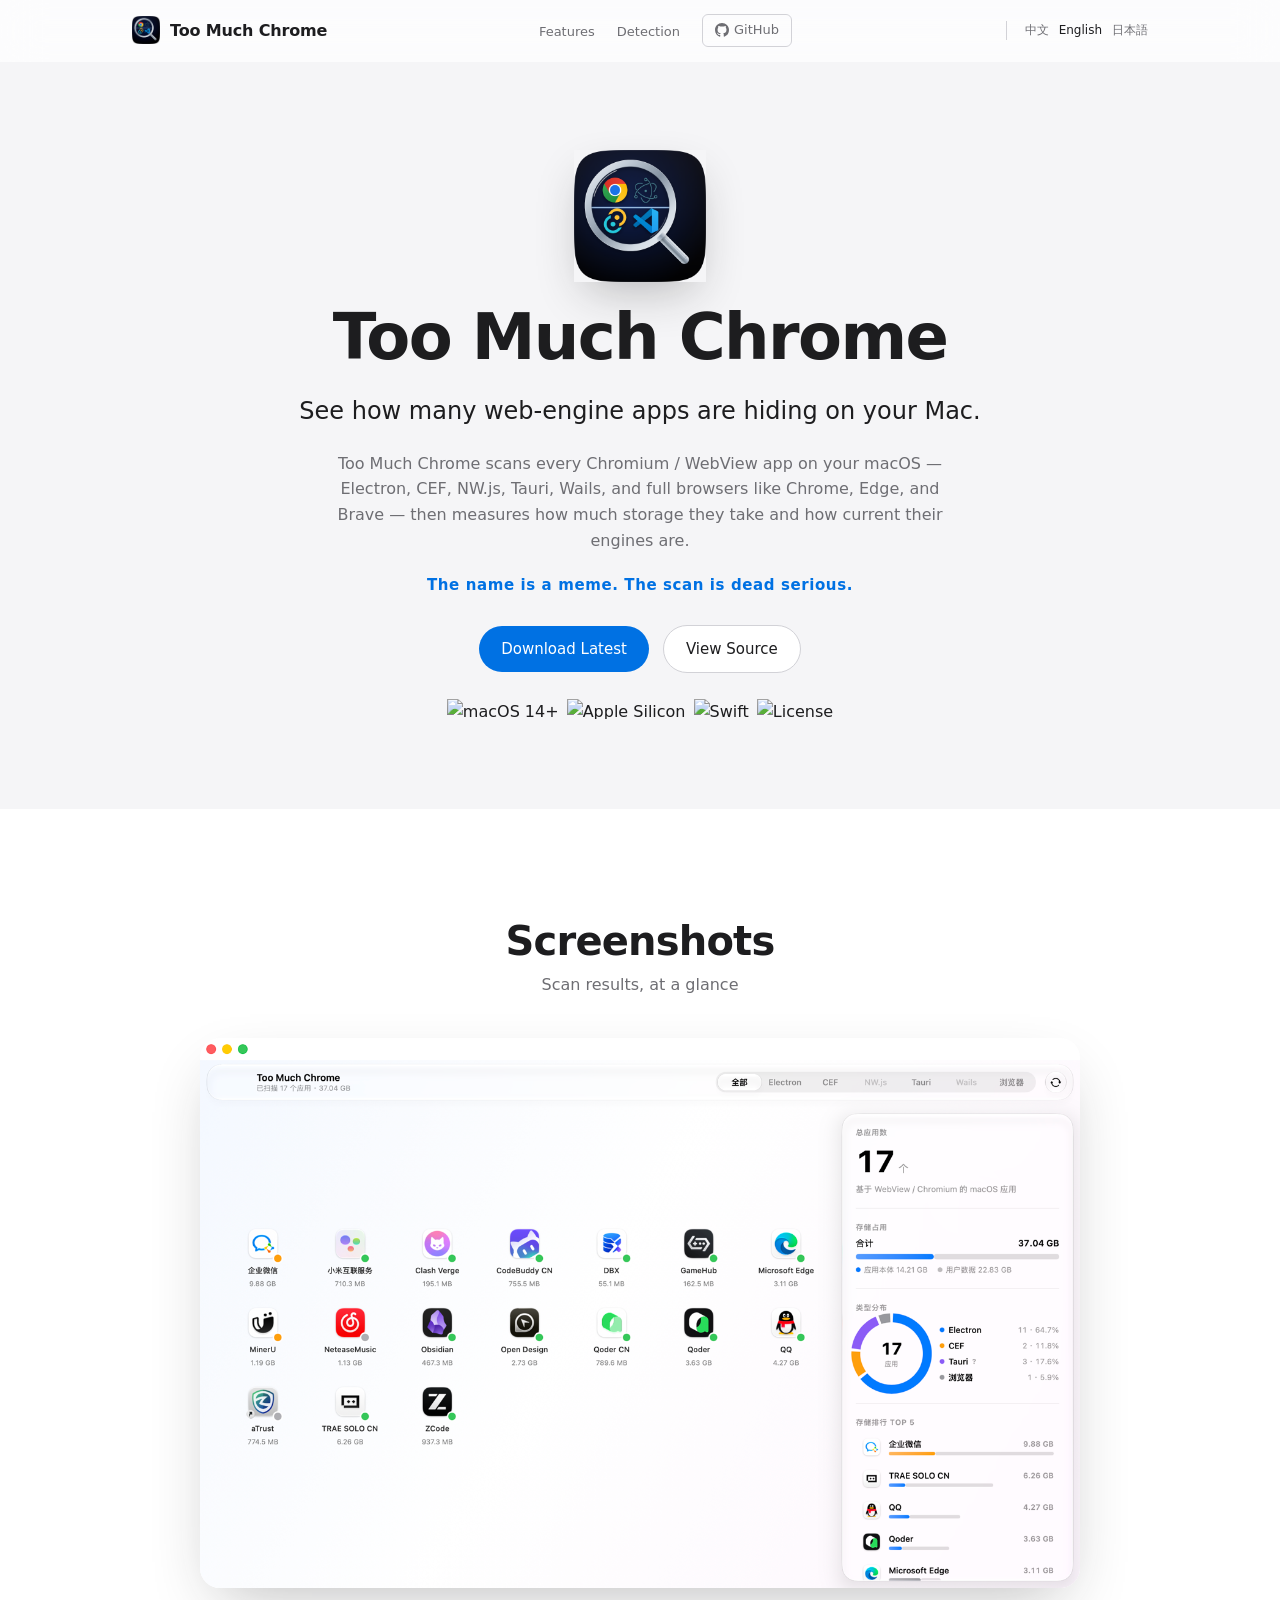
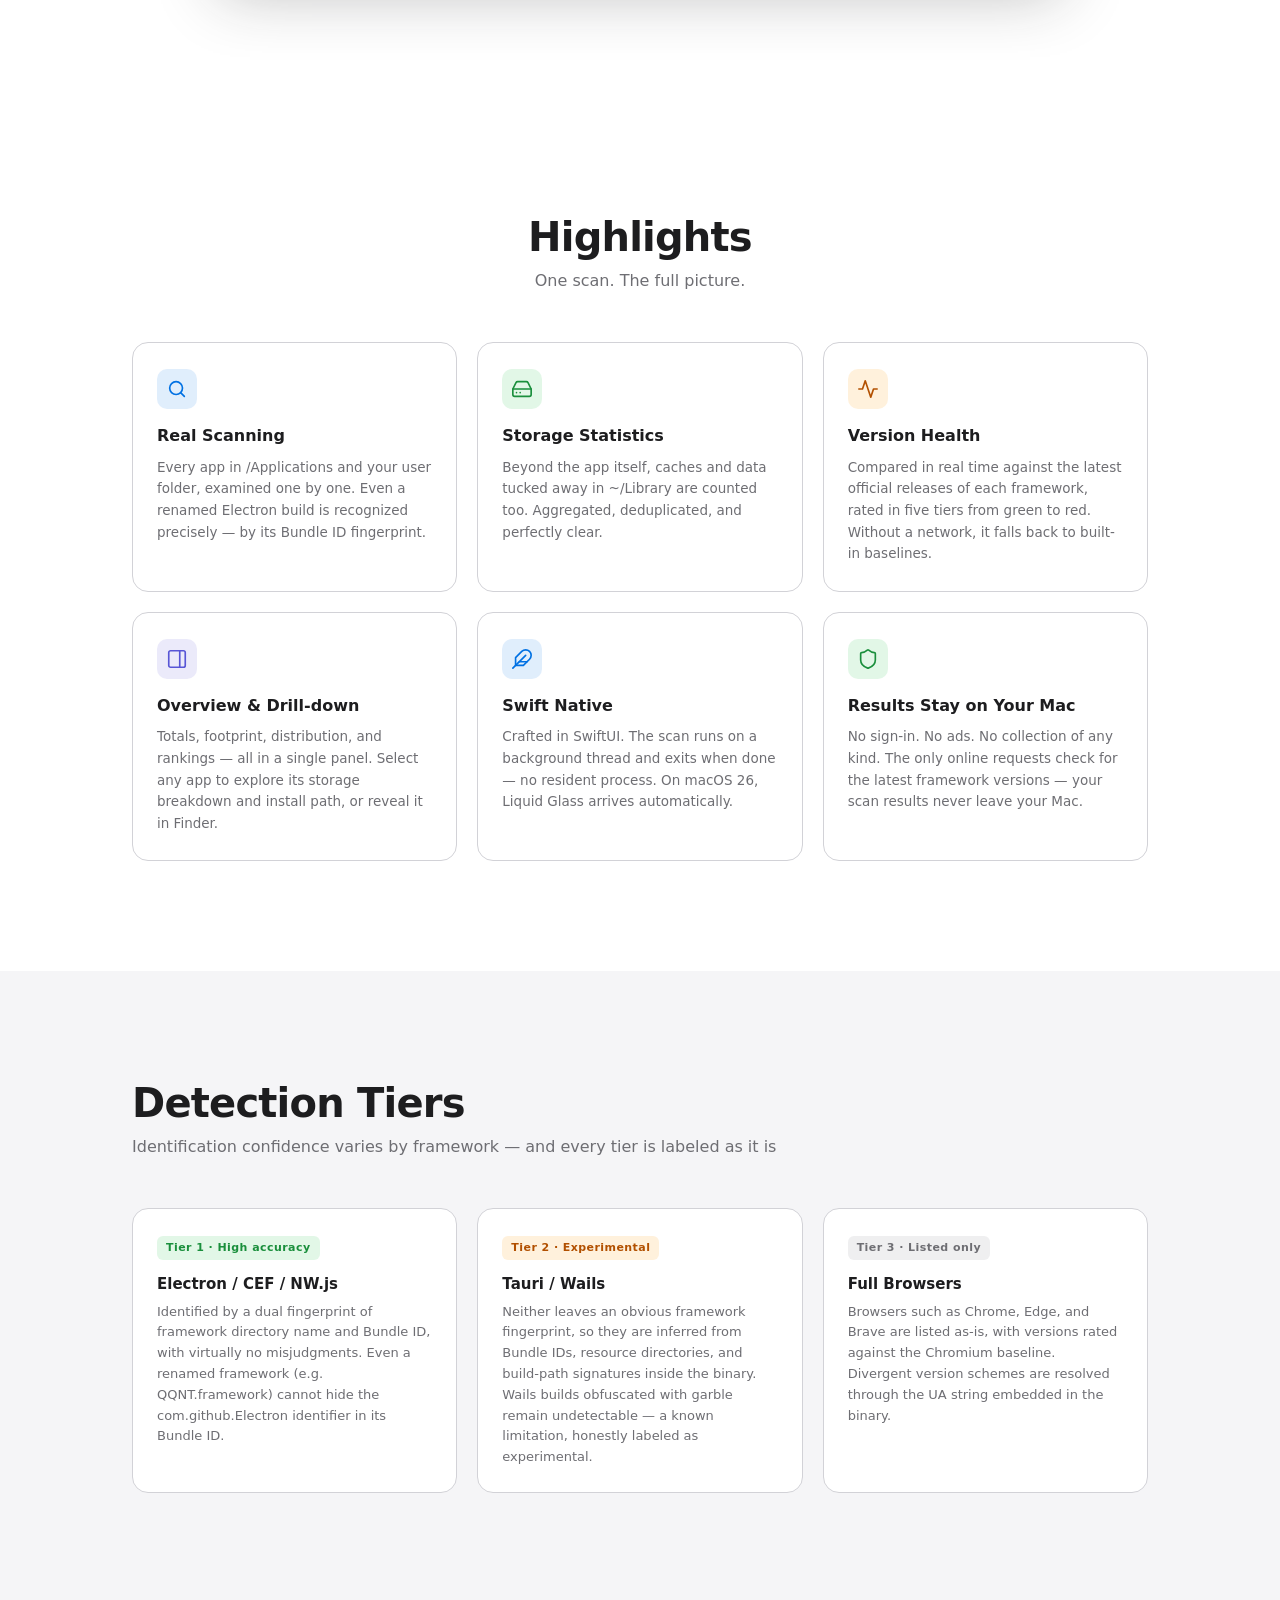
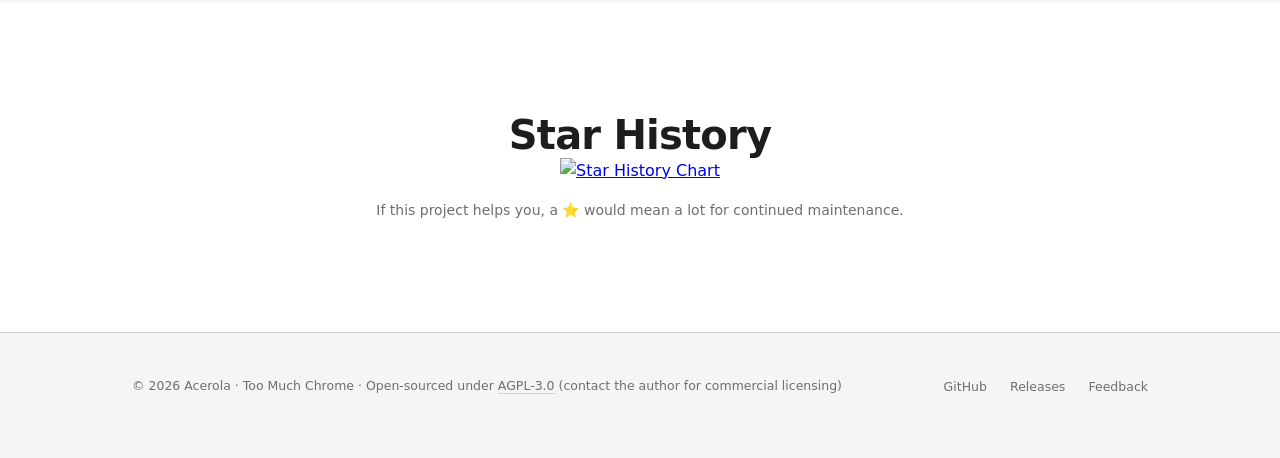
==== en/index.html @ d46e48d6 "deploy: 041e52da0627bcde543d201df11c17fbe50423a0" ====
<!DOCTYPE html>
<html lang="en">
<head>
<meta charset="UTF-8">
<meta name="viewport" content="width=device-width, initial-scale=1.0">
<title>Too Much Chrome — See How Many Web-Engine Apps Are Hiding on Your Mac</title>
<meta name="description" content="Too Much Chrome scans every Chromium / WebView app on your Mac, measuring storage footprint and version health. The name is a joke. The scan is serious.">
<link rel="icon" type="image/png" href="../images/icon-128.png" sizes="128x128">
<link rel="stylesheet" href="../style.css">
</head>
<body>

<nav class="nav" id="nav">
  <div class="nav-inner">
    <a class="nav-brand" href="#top">
      <img src="../images/icon-128.png" alt="Too Much Chrome icon">
      <span class="name">Too Much Chrome</span>
    </a>
    <ul class="nav-links">
      <li><a href="#features">Features</a></li>
      <li><a href="#tiers">Detection</a></li>
      <li><a class="nav-github" href="https://github.com/Acerola-1/too-much-chrome" target="_blank" rel="noopener">
        <svg viewBox="0 0 16 16" fill="currentColor"><path d="M8 0C3.58 0 0 3.58 0 8c0 3.54 2.29 6.53 5.47 7.59.4.07.55-.17.55-.38 0-.19-.01-.82-.01-1.49-2.01.37-2.53-.49-2.69-.94-.09-.23-.48-.94-.82-1.13-.28-.15-.68-.52-.01-.53.63-.01 1.08.58 1.23.82.72 1.21 1.87.87 2.33.66.07-.52.28-.87.51-1.07-1.78-.2-3.64-.89-3.64-3.95 0-.87.31-1.59.82-2.15-.08-.2-.36-1.02.08-2.12 0 0 .67-.21 2.2.82.64-.18 1.32-.27 2-.27.68 0 1.36.09 2 .27 1.53-1.04 2.2-.82 2.2-.82.44 1.1.16 1.92.08 2.12.51.56.82 1.27.82 2.15 0 3.07-1.87 3.75-3.65 3.95.29.25.54.73.54 1.48 0 1.07-.01 1.93-.01 2.2 0 .21.15.46.55.38A8.01 8.01 0 0 0 16 8c0-4.42-3.58-8-8-8z"/></svg>
        GitHub
      </a></li>
    </ul>
    <div class="nav-lang">
      <a href="../zh/" onclick="try{localStorage.setItem('tmc-lang','zh')}catch(e){}">中文</a>
      <a href="../en/" onclick="try{localStorage.setItem('tmc-lang','en')}catch(e){}" style="color:var(--ink)">English</a>
      <a href="../ja/" onclick="try{localStorage.setItem('tmc-lang','ja')}catch(e){}">日本語</a>
    </div>
  </div>
</nav>

<section class="hero" id="top">
  <div class="section-inner">
    <img class="hero-icon fade-in" src="../images/icon.png" alt="Too Much Chrome icon" width="132" height="132">
    <h1 class="fade-in">Too Much Chrome</h1>
    <p class="tagline fade-in">See how many web-engine apps are hiding on your Mac.</p>
    <p class="desc fade-in">Too Much Chrome scans every Chromium / WebView app on your macOS — Electron, CEF, NW.js, Tauri, Wails, and full browsers like Chrome, Edge, and Brave — then measures how much storage they take and how current their engines are.</p>
    <p class="punchline fade-in">The name is a meme. The scan is dead serious.</p>
    <div class="hero-actions fade-in">
      <a class="btn btn-primary" href="https://github.com/Acerola-1/too-much-chrome/releases/latest" target="_blank" rel="noopener">Download Latest</a>
      <a class="btn btn-secondary" href="https://github.com/Acerola-1/too-much-chrome" target="_blank" rel="noopener">View Source</a>
    </div>
    <div class="badges fade-in">
      <img alt="macOS 14+" src="https://img.shields.io/badge/macOS-14%2B-111827?style=flat-square&logo=apple">
      <img alt="Apple Silicon" src="https://img.shields.io/badge/Apple%20Silicon-M%20series-2ECC71?style=flat-square&logo=apple">
      <img alt="Swift" src="https://img.shields.io/badge/Swift-SwiftUI-F05138?style=flat-square&logo=swift&logoColor=white">
      <img alt="License" src="https://img.shields.io/badge/license-AGPL--3.0-blue?style=flat-square">
    </div>
  </div>
</section>

<section class="screenshots" id="screenshots">
  <div class="section-inner">
    <h2 class="fade-in">Screenshots<span class="sub">Scan results, at a glance</span></h2>
    <div class="screenshot fade-in">
      <img src="../images/app-hero-light.png" alt="Too Much Chrome main scan view">
    </div>
  </div>
</section>

<section class="features" id="features">
  <div class="section-inner">
    <h2 class="fade-in">Highlights<span class="sub">One scan. The full picture.</span></h2>
    <div class="feature-grid">
      <div class="feature-card fade-in">
        <div class="icon" style="background:rgba(0,113,227,.12);color:#0071e3"><svg viewBox="0 0 24 24" fill="none" stroke="currentColor" stroke-width="1.8" stroke-linecap="round" stroke-linejoin="round"><circle cx="11" cy="11" r="7"/><path d="m20 20-3.8-3.8"/></svg></div>
        <h3>Real Scanning</h3>
        <p>Every app in /Applications and your user folder, examined one by one. Even a renamed Electron build is recognized precisely — by its Bundle ID fingerprint.</p>
      </div>
      <div class="feature-card fade-in">
        <div class="icon" style="background:rgba(52,199,89,.14);color:#1a8f3c"><svg viewBox="0 0 24 24" fill="none" stroke="currentColor" stroke-width="1.8" stroke-linecap="round" stroke-linejoin="round"><path d="M22 12H2"/><path d="M5.45 5.11 2 12v6a2 2 0 0 0 2 2h16a2 2 0 0 0 2-2v-6l-3.45-6.89A2 2 0 0 0 16.76 4H7.24a2 2 0 0 0-1.79 1.11z"/><path d="M6 16h.01"/><path d="M10 16h.01"/></svg></div>
        <h3>Storage Statistics</h3>
        <p>Beyond the app itself, caches and data tucked away in ~/Library are counted too. Aggregated, deduplicated, and perfectly clear.</p>
      </div>
      <div class="feature-card fade-in">
        <div class="icon" style="background:rgba(255,159,10,.14);color:#b25000"><svg viewBox="0 0 24 24" fill="none" stroke="currentColor" stroke-width="1.8" stroke-linecap="round" stroke-linejoin="round"><path d="M22 12h-4l-3 9L9 3l-3 9H2"/></svg></div>
        <h3>Version Health</h3>
        <p>Compared in real time against the latest official releases of each framework, rated in five tiers from green to red. Without a network, it falls back to built-in baselines.</p>
      </div>
      <div class="feature-card fade-in">
        <div class="icon" style="background:rgba(88,86,214,.12);color:#5856d6"><svg viewBox="0 0 24 24" fill="none" stroke="currentColor" stroke-width="1.8" stroke-linecap="round" stroke-linejoin="round"><rect x="3" y="3" width="18" height="18" rx="2"/><path d="M15 3v18"/></svg></div>
        <h3>Overview &amp; Drill-down</h3>
        <p>Totals, footprint, distribution, and rankings — all in a single panel. Select any app to explore its storage breakdown and install path, or reveal it in Finder.</p>
      </div>
      <div class="feature-card fade-in">
        <div class="icon" style="background:rgba(0,113,227,.12);color:#0071e3"><svg viewBox="0 0 24 24" fill="none" stroke="currentColor" stroke-width="1.8" stroke-linecap="round" stroke-linejoin="round"><path d="M20.24 12.24a6 6 0 0 0-8.49-8.49L5 10.5V19h8.5z"/><path d="M16 8 2 22"/><path d="M17.5 15H9"/></svg></div>
        <h3>Swift Native</h3>
        <p>Crafted in SwiftUI. The scan runs on a background thread and exits when done — no resident process. On macOS 26, Liquid Glass arrives automatically.</p>
      </div>
      <div class="feature-card fade-in">
        <div class="icon" style="background:rgba(52,199,89,.14);color:#1a8f3c"><svg viewBox="0 0 24 24" fill="none" stroke="currentColor" stroke-width="1.8" stroke-linecap="round" stroke-linejoin="round"><path d="M20 13c0 5-3.5 7.5-7.66 8.95a1 1 0 0 1-.67-.01C7.5 20.5 4 18 4 13V6a1 1 0 0 1 1-1c2 0 4.5-1.2 6.24-2.72a1.17 1.17 0 0 1 1.52 0C14.51 3.81 17 5 19 5a1 1 0 0 1 1 1z"/></svg></div>
        <h3>Results Stay on Your Mac</h3>
        <p>No sign-in. No ads. No collection of any kind. The only online requests check for the latest framework versions — your scan results never leave your Mac.</p>
      </div>
    </div>
  </div>
</section>

<section class="tiers" id="tiers">
  <div class="section-inner">
    <h2 class="fade-in">Detection Tiers<span class="sub">Identification confidence varies by framework — and every tier is labeled as it is</span></h2>
    <div class="tiers-grid">
      <div class="tier-card fade-in">
        <span class="tier-tag" style="background:rgba(52,199,89,.14);color:#1a8f3c">Tier 1 · High accuracy</span>
        <h3>Electron / CEF / NW.js</h3>
        <p>Identified by a dual fingerprint of framework directory name and Bundle ID, with virtually no misjudgments. Even a renamed framework (e.g. QQNT.framework) cannot hide the com.github.Electron identifier in its Bundle ID.</p>
      </div>
      <div class="tier-card fade-in">
        <span class="tier-tag" style="background:rgba(255,159,10,.14);color:#b25000">Tier 2 · Experimental</span>
        <h3>Tauri / Wails</h3>
        <p>Neither leaves an obvious framework fingerprint, so they are inferred from Bundle IDs, resource directories, and build-path signatures inside the binary. Wails builds obfuscated with garble remain undetectable — a known limitation, honestly labeled as experimental.</p>
      </div>
      <div class="tier-card fade-in">
        <span class="tier-tag" style="background:rgba(142,142,147,.14);color:#6e6e73">Tier 3 · Listed only</span>
        <h3>Full Browsers</h3>
        <p>Browsers such as Chrome, Edge, and Brave are listed as-is, with versions rated against the Chromium baseline. Divergent version schemes are resolved through the UA string embedded in the binary.</p>
      </div>
    </div>
  </div>
</section>

<section class="star" id="star">
  <div class="section-inner">
    <h2 class="fade-in">Star History</h2>
    <div class="fade-in">
      <a href="https://star-history.com/#Acerola-1/too-much-chrome&Date">
        <picture>
          <source media="(prefers-color-scheme: dark)" srcset="https://api.star-history.com/svg?repos=Acerola-1/too-much-chrome&type=Date&theme=dark" />
          <source media="(prefers-color-scheme: light)" srcset="https://api.star-history.com/svg?repos=Acerola-1/too-much-chrome&type=Date" />
          <img alt="Star History Chart" src="https://api.star-history.com/svg?repos=Acerola-1/too-much-chrome&type=Date" width="720" style="max-width:100%" />
        </picture>
      </a>
    </div>
    <p class="fade-in">If this project helps you, a ⭐ would mean a lot for continued maintenance.</p>
  </div>
</section>

<footer class="footer">
  <div class="section-inner">
    <p>© 2026 Acerola · Too Much Chrome · Open-sourced under <a href="https://github.com/Acerola-1/too-much-chrome/blob/main/LICENSE" target="_blank" rel="noopener">AGPL-3.0</a> (contact the author for commercial licensing)</p>
    <div class="links">
      <a href="https://github.com/Acerola-1/too-much-chrome" target="_blank" rel="noopener">GitHub</a>
      <a href="https://github.com/Acerola-1/too-much-chrome/releases" target="_blank" rel="noopener">Releases</a>
      <a href="https://github.com/Acerola-1/too-much-chrome/issues" target="_blank" rel="noopener">Feedback</a>
    </div>
  </div>
</footer>

<script>
(function(){
  var nav=document.getElementById('nav');
  window.addEventListener('scroll',function(){nav.classList.toggle('scrolled',window.scrollY>10);},{passive:true});
  var io=new IntersectionObserver(function(entries){
    entries.forEach(function(e){if(e.isIntersecting){e.target.classList.add('visible');io.unobserve(e.target);}});
  },{threshold:0.12});
  document.querySelectorAll('.fade-in').forEach(function(el){io.observe(el);});
})();
</script>
</body>
</html>
---- style.css ----
/* Too Much Chrome — 官网共享样式（Apple 设计令牌，浅色） */
:root{
  --bg:#f5f5f7;
  --ink:#1d1d1f;
  --accent:#0071e3;
  --link:#0066cc;
  --muted:#6e6e73;
  --border:#d2d2d7;
  --green:#34c759;
  --orange:#ff9f0a;
  --red:#ff3b30;
  --glass:rgba(255,255,255,.72);
  --display:"SF Pro Display",system-ui,-apple-system,"Segoe UI","Helvetica Neue",Arial,sans-serif;
  --body:"SF Pro Text",system-ui,-apple-system,"Segoe UI","Helvetica Neue",Arial,sans-serif;
}
*{box-sizing:border-box;margin:0;padding:0;}
html{scroll-behavior:smooth;}
body{
  background:var(--bg);
  font-family:var(--body);
  color:var(--ink);
  -webkit-font-smoothing:antialiased;
  line-height:1.6;
  overflow-x:hidden;
}

/* ============ 导航 ============ */
.nav{
  position:fixed;top:0;left:0;right:0;z-index:1000;
  padding:14px 0;
  background:var(--glass);
  backdrop-filter:blur(20px) saturate(180%);
  -webkit-backdrop-filter:blur(20px) saturate(180%);
  border-bottom:1px solid transparent;
  transition:border-color .3s ease, box-shadow .3s ease;
}
.nav.scrolled{
  border-bottom-color:var(--border);
  box-shadow:0 1px 12px rgba(0,0,0,.06);
}
.nav-inner{
  max-width:1080px;margin:0 auto;padding:0 32px;
  display:flex;align-items:center;justify-content:space-between;
}
.nav-brand{display:flex;align-items:center;gap:10px;text-decoration:none;color:var(--ink);}
.nav-brand img{width:28px;height:28px;}
.nav-brand .name{font-family:var(--display);font-weight:600;font-size:16px;letter-spacing:-.01em;}
.nav-links{display:flex;align-items:center;gap:22px;list-style:none;}
.nav-links a{color:var(--muted);text-decoration:none;font-size:13px;font-weight:500;transition:color .2s;}
.nav-links a:hover{color:var(--ink);}
.nav-lang{display:flex;align-items:center;gap:10px;border-left:1px solid var(--border);padding-left:18px;margin-left:2px;}
.nav-lang a{font-size:12px;color:var(--muted);text-decoration:none;}
.nav-lang a:hover{color:var(--link);}
.nav-github{
  display:inline-flex;align-items:center;gap:5px;
  padding:5px 12px;border:1px solid var(--border);border-radius:6px;
  font-size:12px;font-weight:500;color:var(--muted);
  text-decoration:none;transition:border-color .2s,color .2s;
}
.nav-github:hover{border-color:#999;color:var(--ink);}
.nav-github svg{width:14px;height:14px;}

/* ============ 区块通用 ============ */
section{padding:110px 0;}
.section-inner{max-width:1080px;margin:0 auto;padding:0 32px;}
.kicker{font-size:15px;font-weight:600;color:var(--accent);letter-spacing:.02em;margin-bottom:10px;}
h1{font-family:var(--display);font-weight:600;letter-spacing:-.025em;line-height:1.1;}
h2{font-family:var(--display);font-weight:600;letter-spacing:-.02em;line-height:1.12;font-size:clamp(30px,4vw,40px);}
h2 .sub{display:block;font-size:16px;color:var(--muted);font-weight:400;margin-top:12px;letter-spacing:0;}
.lead{font-size:17px;line-height:1.7;color:var(--muted);font-weight:400;max-width:680px;}

/* 滚动淡入 */
.fade-in{opacity:0;transform:translateY(28px);transition:opacity .7s ease,transform .7s ease;}
.fade-in.visible{opacity:1;transform:translateY(0);}

/* ============ Hero ============ */
.hero{padding:150px 0 90px;text-align:center;}
.hero .section-inner{display:flex;flex-direction:column;align-items:center;gap:20px;}
.hero-icon{width:132px;height:132px;box-shadow:0 18px 48px -12px rgba(29,29,31,.3);}
.hero h1{font-size:clamp(42px,6vw,64px);}
.hero .tagline{font-size:clamp(19px,2.4vw,24px);font-weight:500;color:var(--ink);}
.hero .desc{max-width:640px;color:var(--muted);font-size:16px;}
.hero .punchline{font-size:15px;font-weight:600;color:var(--accent);letter-spacing:.04em;}
.hero-actions{display:flex;gap:14px;margin-top:8px;align-items:center;justify-content:center;flex-wrap:wrap;}
.btn{
  display:inline-flex;align-items:center;gap:7px;
  padding:11px 22px;border-radius:980px;
  font-size:15px;font-weight:500;text-decoration:none;
  transition:transform .15s ease,box-shadow .2s ease,background .2s ease;
}
.btn-primary{background:var(--accent);color:#fff;}
.btn-primary:hover{transform:translateY(-1px);box-shadow:0 8px 20px -6px rgba(0,113,227,.5);}
.btn-secondary{background:#fff;color:var(--ink);border:1px solid var(--border);}
.btn-secondary:hover{transform:translateY(-1px);}
.badges{display:flex;gap:8px;flex-wrap:wrap;justify-content:center;margin-top:6px;}
.badges img{height:20px;}

/* ============ 界面预览 ============ */
.screenshots{background:#fff;}
.screenshots h2{text-align:center;}
.screenshots h2 .sub{margin-left:auto;margin-right:auto;max-width:560px;}
.screenshot{margin-top:44px;text-align:center;}
.screenshot img{
  width:100%;max-width:880px;border-radius:20px;
  box-shadow:0 24px 60px -20px rgba(29,29,31,.3);
}

/* ============ 功能网格 ============ */
.features{background:#fff;}
.features h2{text-align:center;}
.features h2 .sub{margin-left:auto;margin-right:auto;max-width:560px;}
.feature-grid{display:grid;grid-template-columns:repeat(3,1fr);gap:20px;margin-top:52px;}
.feature-card{
  border:1px solid var(--border);border-radius:16px;background:#fff;
  padding:26px 24px;transition:transform .2s ease,box-shadow .2s ease;
}
.feature-card:hover{transform:translateY(-3px);box-shadow:0 14px 34px -14px rgba(29,29,31,.18);}
.feature-card .icon{
  width:40px;height:40px;border-radius:10px;
  display:flex;align-items:center;justify-content:center;
  margin-bottom:14px;
}
.feature-card .icon svg{width:22px;height:22px;}
.feature-card h3{font-size:16px;font-weight:600;margin-bottom:8px;}
.feature-card p{font-size:13.5px;color:var(--muted);}

/* ============ 检测分层 ============ */
.tiers-grid{display:grid;grid-template-columns:repeat(3,1fr);gap:20px;margin-top:52px;}
.tier-card{border:1px solid var(--border);border-radius:16px;background:#fff;padding:24px;}
.tier-card .tier-tag{
  display:inline-block;font-size:11px;font-weight:600;letter-spacing:.04em;
  padding:3px 9px;border-radius:6px;margin-bottom:12px;
}
.tier-card h3{font-size:15px;font-weight:600;margin-bottom:6px;}
.tier-card p{font-size:13px;color:var(--muted);}

/* ============ Star History ============ */
.star{text-align:center;background:#fff;}
.star p{margin-top:16px;color:var(--muted);font-size:14px;}

/* ============ 页脚 ============ */
.footer{padding:40px 0 60px;border-top:1px solid var(--border);}
.footer .section-inner{display:flex;align-items:center;justify-content:space-between;flex-wrap:wrap;gap:16px;}
.footer p{font-size:12.5px;color:var(--muted);}
.footer p a{color:var(--muted);text-decoration:none;border-bottom:1px solid var(--border);transition:color .2s,border-color .2s;}
.footer p a:hover{color:var(--link);border-color:var(--link);}
.footer .links a{font-size:12.5px;color:var(--muted);text-decoration:none;margin-left:18px;}
.footer .links a:hover{color:var(--link);}

@media (max-width:900px){
  .feature-grid,.tiers-grid{grid-template-columns:repeat(2,1fr);}
  .nav-links{display:none;}
}
@media (max-width:600px){
  .feature-grid,.tiers-grid{grid-template-columns:1fr;}
  section{padding:80px 0;}
}
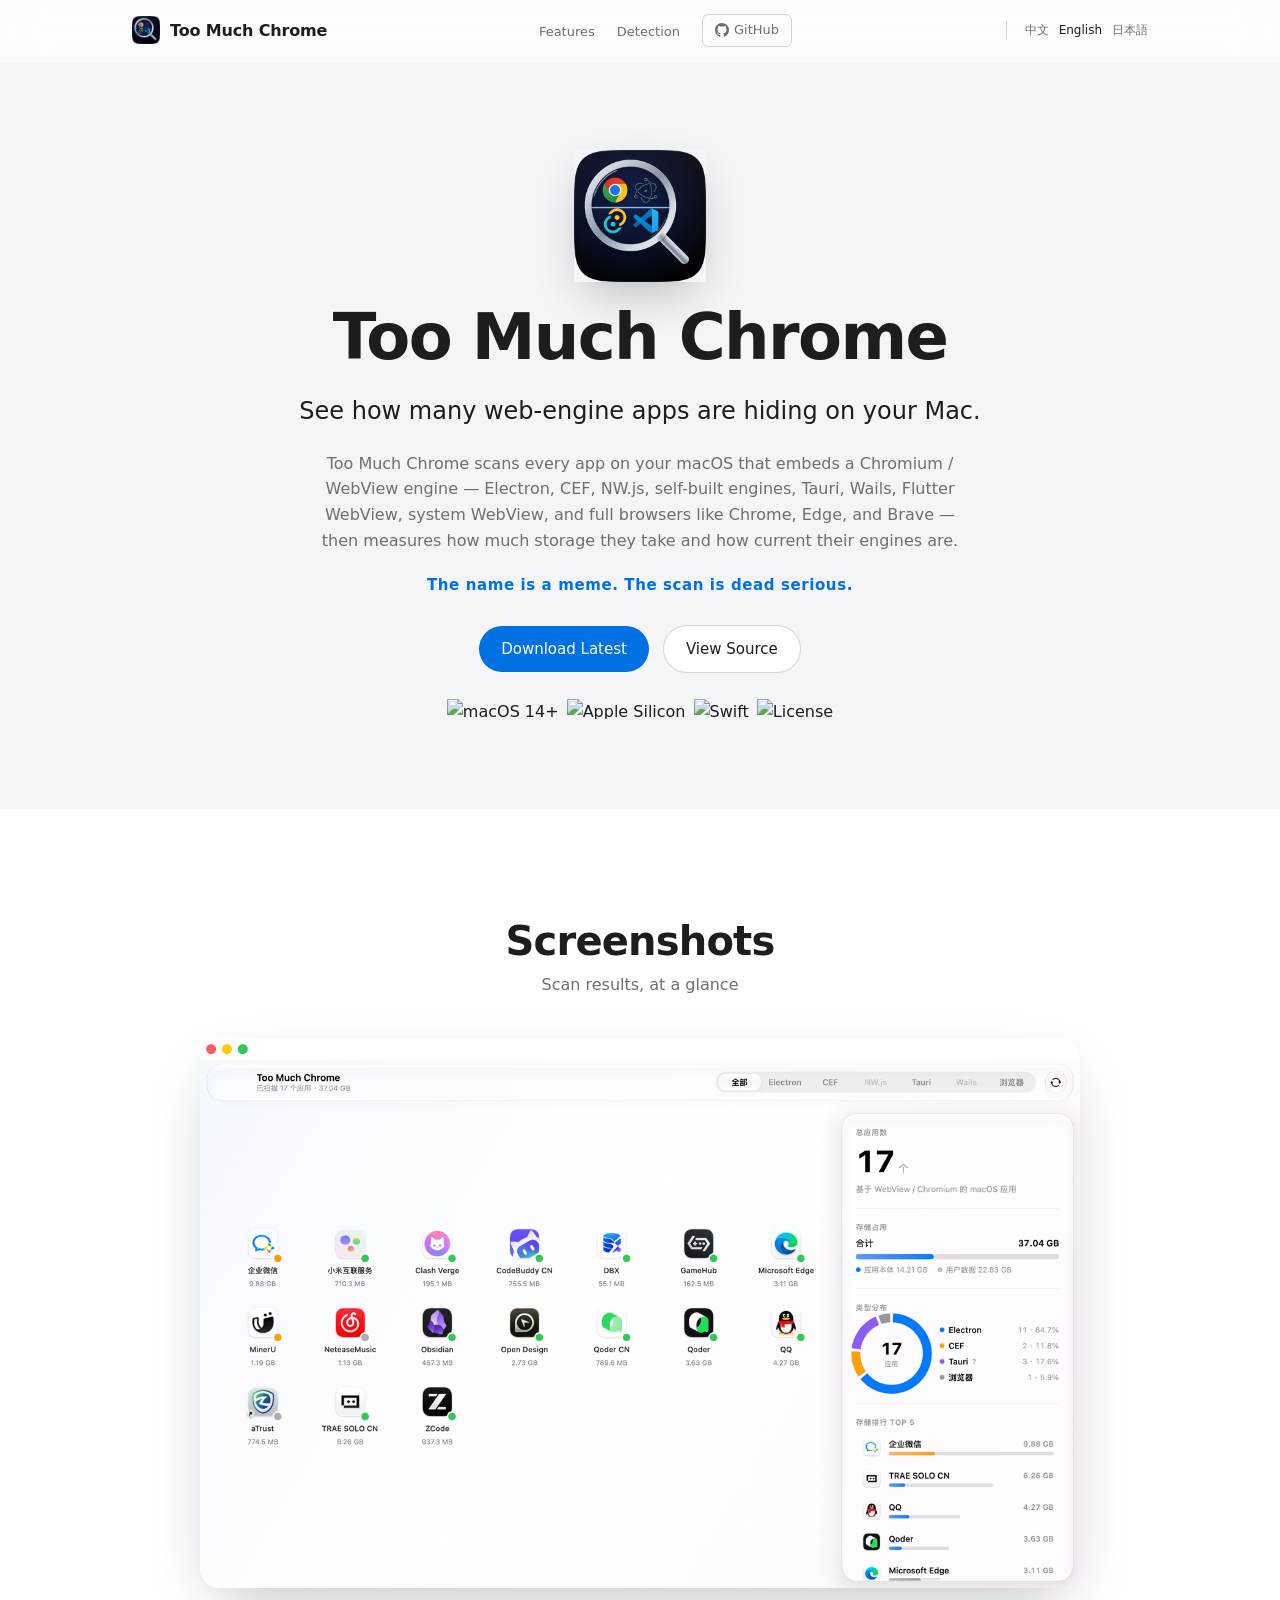
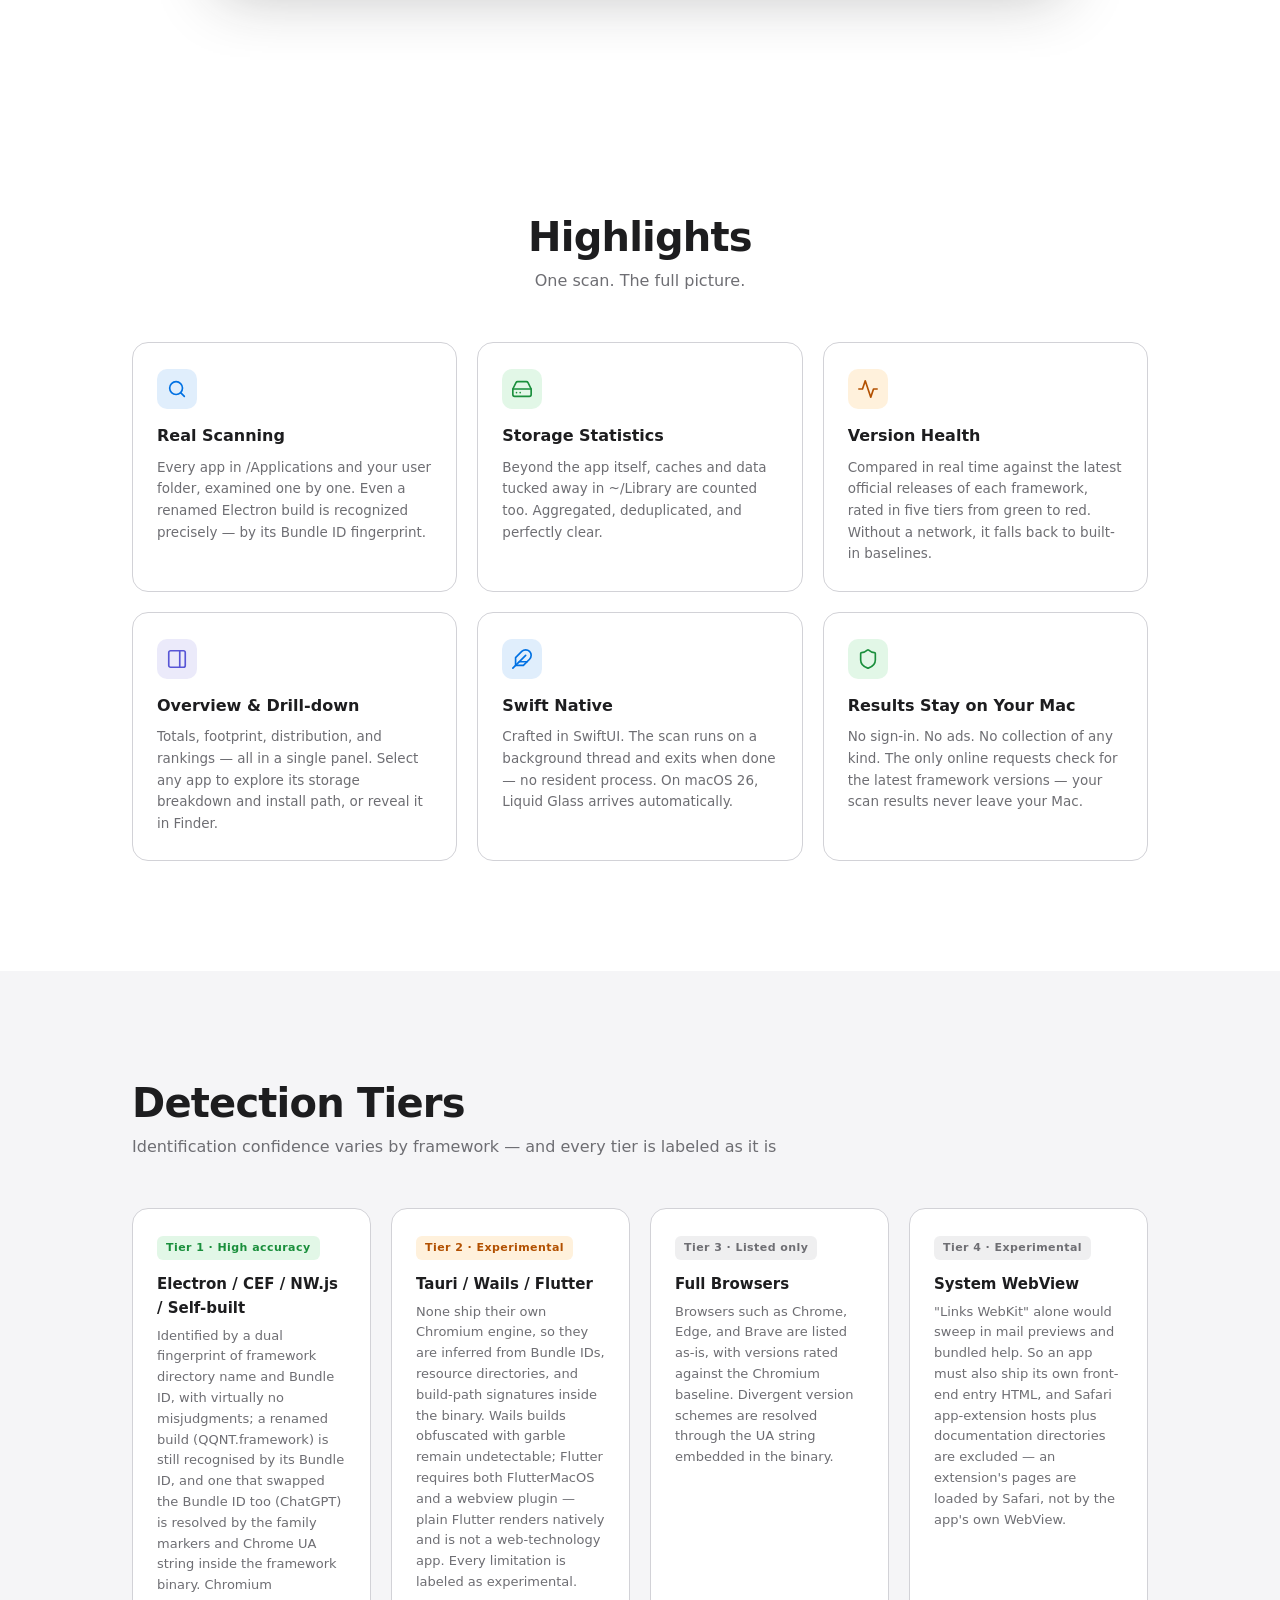
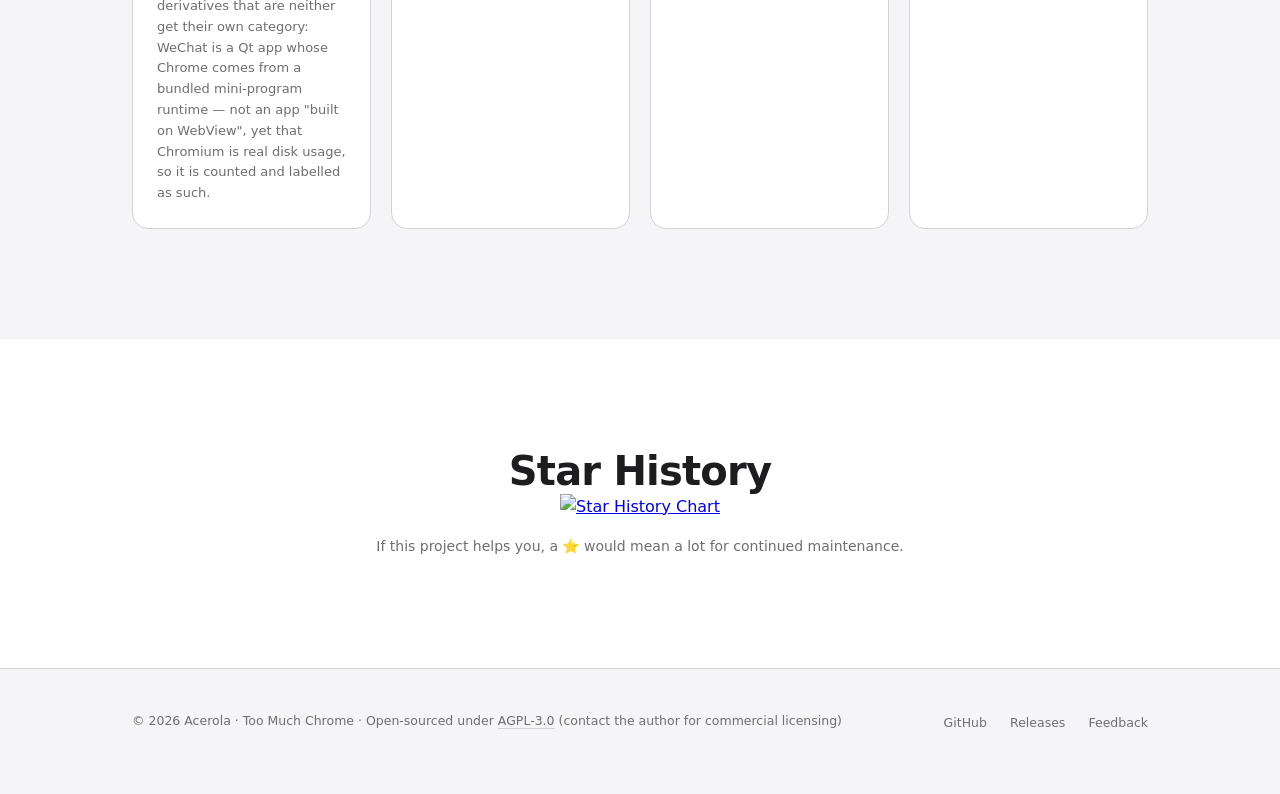
==== commit b5e9b21a: "deploy: 2f772a44485a4c152da218527a13a123dd29f085" ====
--- a/en/index.html
+++ b/en/index.html
@@ -37,7 +37,7 @@
     <img class="hero-icon fade-in" src="../images/icon.png" alt="Too Much Chrome icon" width="132" height="132">
     <h1 class="fade-in">Too Much Chrome</h1>
     <p class="tagline fade-in">See how many web-engine apps are hiding on your Mac.</p>
-    <p class="desc fade-in">Too Much Chrome scans every Chromium / WebView app on your macOS — Electron, CEF, NW.js, Tauri, Wails, and full browsers like Chrome, Edge, and Brave — then measures how much storage they take and how current their engines are.</p>
+    <p class="desc fade-in">Too Much Chrome scans every app on your macOS that embeds a Chromium / WebView engine — Electron, CEF, NW.js, self-built engines, Tauri, Wails, Flutter WebView, system WebView, and full browsers like Chrome, Edge, and Brave — then measures how much storage they take and how current their engines are.</p>
     <p class="punchline fade-in">The name is a meme. The scan is dead serious.</p>
     <div class="hero-actions fade-in">
       <a class="btn btn-primary" href="https://github.com/Acerola-1/too-much-chrome/releases/latest" target="_blank" rel="noopener">Download Latest</a>
@@ -105,18 +105,23 @@
     <div class="tiers-grid">
       <div class="tier-card fade-in">
         <span class="tier-tag" style="background:rgba(52,199,89,.14);color:#1a8f3c">Tier 1 · High accuracy</span>
-        <h3>Electron / CEF / NW.js</h3>
-        <p>Identified by a dual fingerprint of framework directory name and Bundle ID, with virtually no misjudgments. Even a renamed framework (e.g. QQNT.framework) cannot hide the com.github.Electron identifier in its Bundle ID.</p>
+        <h3>Electron / CEF / NW.js / Self-built</h3>
+        <p>Identified by a dual fingerprint of framework directory name and Bundle ID, with virtually no misjudgments; a renamed build (QQNT.framework) is still recognised by its Bundle ID, and one that swapped the Bundle ID too (ChatGPT) is resolved by the family markers and Chrome UA string inside the framework binary. Chromium derivatives that are neither get their own category: WeChat is a Qt app whose Chrome comes from a bundled mini-program runtime — not an app "built on WebView", yet that Chromium is real disk usage, so it is counted and labelled as such.</p>
       </div>
       <div class="tier-card fade-in">
         <span class="tier-tag" style="background:rgba(255,159,10,.14);color:#b25000">Tier 2 · Experimental</span>
-        <h3>Tauri / Wails</h3>
-        <p>Neither leaves an obvious framework fingerprint, so they are inferred from Bundle IDs, resource directories, and build-path signatures inside the binary. Wails builds obfuscated with garble remain undetectable — a known limitation, honestly labeled as experimental.</p>
+        <h3>Tauri / Wails / Flutter</h3>
+        <p>None ship their own Chromium engine, so they are inferred from Bundle IDs, resource directories, and build-path signatures inside the binary. Wails builds obfuscated with garble remain undetectable; Flutter requires both FlutterMacOS and a webview plugin — plain Flutter renders natively and is not a web-technology app. Every limitation is labeled as experimental.</p>
       </div>
       <div class="tier-card fade-in">
         <span class="tier-tag" style="background:rgba(142,142,147,.14);color:#6e6e73">Tier 3 · Listed only</span>
         <h3>Full Browsers</h3>
         <p>Browsers such as Chrome, Edge, and Brave are listed as-is, with versions rated against the Chromium baseline. Divergent version schemes are resolved through the UA string embedded in the binary.</p>
+      </div>
+      <div class="tier-card fade-in">
+        <span class="tier-tag" style="background:rgba(142,142,147,.14);color:#6e6e73">Tier 4 · Experimental</span>
+        <h3>System WebView</h3>
+        <p>"Links WebKit" alone would sweep in mail previews and bundled help. So an app must also ship its own front-end entry HTML, and Safari app-extension hosts plus documentation directories are excluded — an extension's pages are loaded by Safari, not by the app's own WebView.</p>
       </div>
     </div>
   </div>
--- a/style.css
+++ b/style.css
@@ -125,7 +125,7 @@
 .feature-card p{font-size:13.5px;color:var(--muted);}
 
 /* ============ 检测分层 ============ */
-.tiers-grid{display:grid;grid-template-columns:repeat(3,1fr);gap:20px;margin-top:52px;}
+.tiers-grid{display:grid;grid-template-columns:repeat(4,1fr);gap:20px;margin-top:52px;}
 .tier-card{border:1px solid var(--border);border-radius:16px;background:#fff;padding:24px;}
 .tier-card .tier-tag{
   display:inline-block;font-size:11px;font-weight:600;letter-spacing:.04em;
@@ -147,6 +147,10 @@
 .footer .links a{font-size:12.5px;color:var(--muted);text-decoration:none;margin-left:18px;}
 .footer .links a:hover{color:var(--link);}
 
+/* 4 列在这个区间会窄到每行只剩二十来个字，提前折成 2×2 */
+@media (max-width:1180px){
+  .tiers-grid{grid-template-columns:repeat(2,1fr);}
+}
 @media (max-width:900px){
   .feature-grid,.tiers-grid{grid-template-columns:repeat(2,1fr);}
   .nav-links{display:none;}
